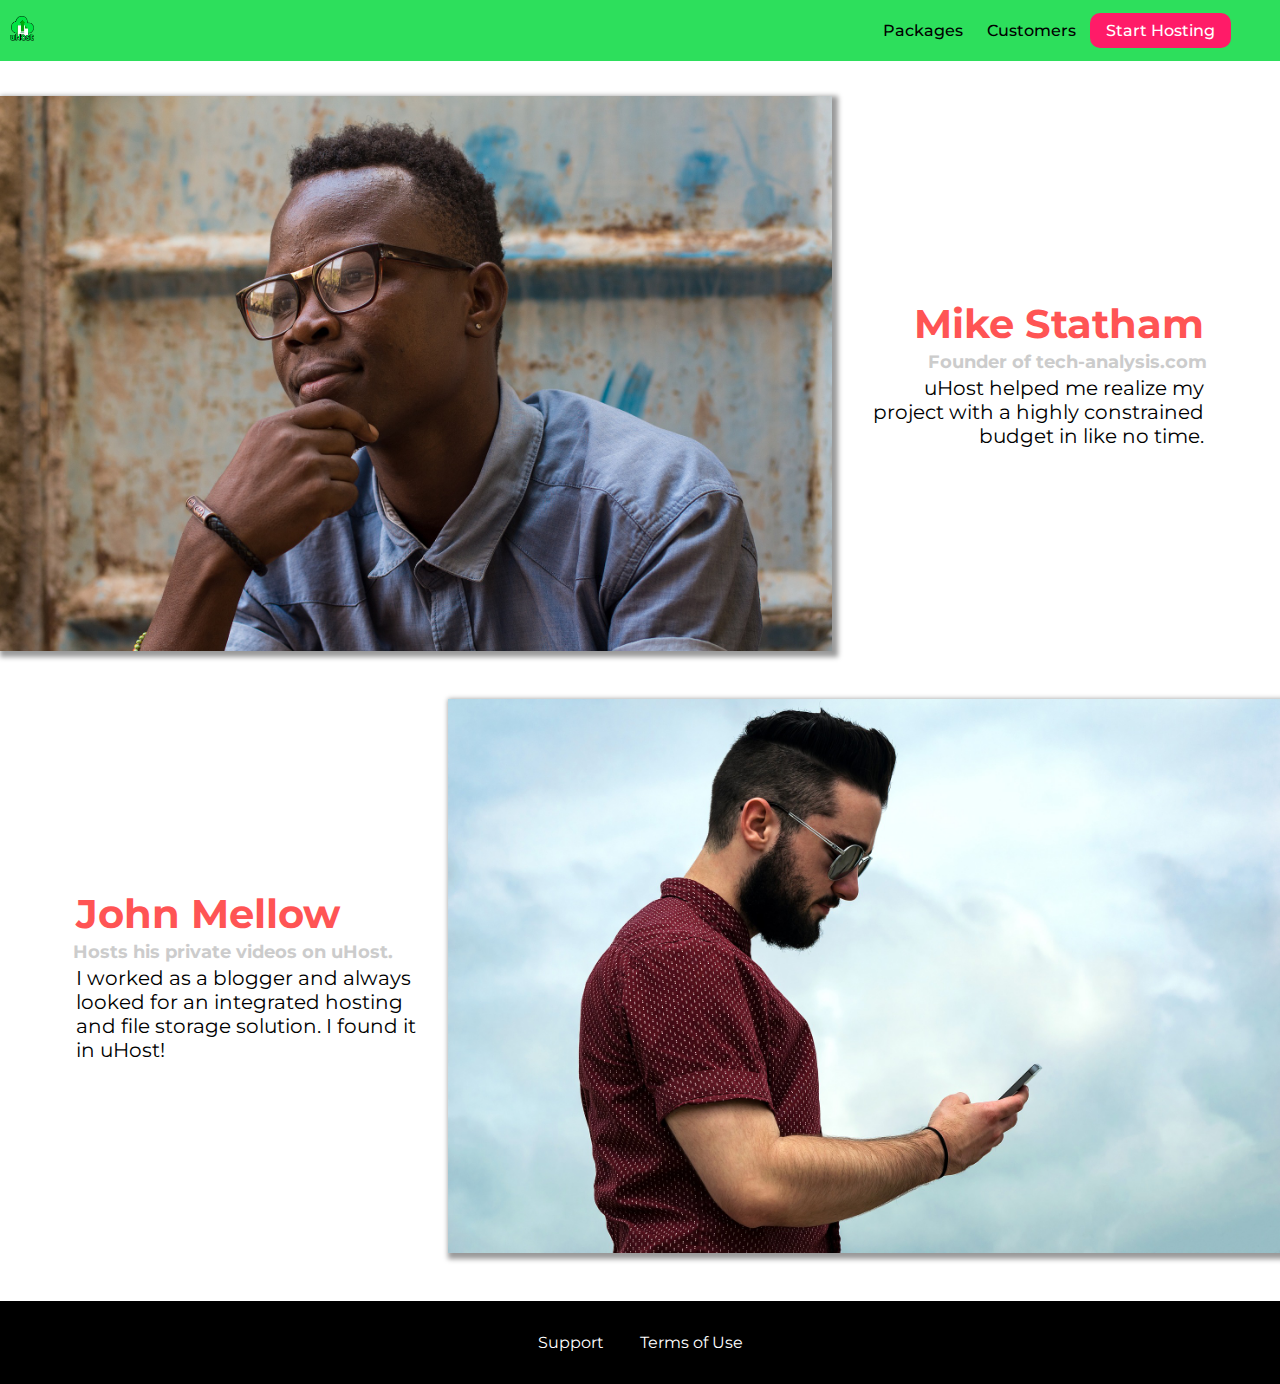
==== customers/index.html @ d515291d "adding project" ====
<!DOCTYPE html>
<html lang="en">

<head>
    <meta charset="UTF-8">
    <meta name="viewport" content="width=device-width, initial-scale=1.0">
    <meta http-equiv="X-UA-Compatible" content="ie=edge">
    <title>uHost</title>
    <link rel="shortcut icon" href="../favicon.png">
    <link href="https://fonts.googleapis.com/css?family=Anton|Montserrat:400,700" rel="stylesheet">
    <link rel="stylesheet" href="../common.css">
    <link rel="stylesheet" href="customers.css">
</head>

<body>
    <header class='main-header'>
        <div>
            <a class='main-header__brand' href='../index.html'>
                <img src='../images/uhost-icon.png' alt='uHost' />
            </a>
        </div>
        <nav class='main-nav'>
            <ul class='main-nav__items'>
                <li class='main-nav__item'><a href='../packages/index.html'>Packages</a></li>
                <li class='main-nav__item'><a href='index.html'>Customers</a></li>
                <li class='main-nav__item main-nav__item--cta'><a href='../start-hosting/index.html'>Start Hosting</a></li>
            </ul>
        </nav>
    </header>
    <main>
        <div>
            <div class="testimonial" id="customer-1">
                <div class="testimonial__image-container">
                    <img src="../images/customer-1.jpg" alt="Mike Statham - Customer" class="testimonial__image">
                </div>
                <div class="testimonial__info">
                    <h1 class="testimonial__name">Mike Statham</h1>
                    <h2 class="testimonial__subtitle">Founder of
                        <a href="tech-analysis.com">tech-analysis.com</a>
                    </h2>
                    <p class="testimonial__text">uHost helped me realize my project with a highly constrained budget in like no time.</p>
                </div>
            </div>
            <div class="testimonial" id="customer-2">
                <div class="testimonial__info">
                    <h1 class="testimonial__name">John Mellow</h1>
                    <h2 class="testimonial__subtitle">Hosts his private videos on uHost.
                    </h2>
                    <p class="testimonial__text">I worked as a blogger and always looked for an integrated hosting and file storage solution. I found
                        it in uHost!
                    </p>
                </div>
                <div class="testimonial__image-container">
                    <img src="../images/customer-2.jpg" alt="John Mellow - Customer" class="testimonial__image">
                </div>
            </div>
        </div>
    </main>
    <footer class='main-footer'>
        <nav>
            <ul class='main-footer-links'>
                <li class='main-footer-link'>
                    <a href="#">Support</a>
                </li>
                <li class='main-footer-link'>
                    <a href="#">Terms of Use</a>
                </li>
            </ul>
        </nav>
    </footer>
</body>

</html>
---- common.css ----
* {
    box-sizing: border-box;
}

body {
    font-family: 'Montserrat', sans-serif;
    margin: 0px;
}

.main-header {
    position: fixed;
    top: 0;
    left: 0;
    width: 100%;
    background: #2ddf5c;
    padding: 16px 10px;
    z-index: 1;
}

.main-header > div {
    display: inline-block;
    vertical-align: middle;
}

.main-header__brand {
    color: black;
    font-size: 20px;
    font-weight: bold;
    text-decoration: none;
    height: 25px;
    display: inline-block;  /* for 'height:100%' to have effect on image*/
}

.main-header__brand > img {
    height: 100%
}

.main-nav {
    display: inline-block;
    text-align: right;
    width: calc(100% - 67px);
    vertical-align: middle;
}

.main-nav__items {
    margin: 0;
    padding: 0;
    list-style: none;
}

.main-nav__item {
    display: inline-block;
}

.main-nav__item > a {
    text-decoration: none;
    color: black;
    padding: 3px 10px;
    font-weight: 500;
}

.main-nav__item a:hover,
.main-nav__item a:active {
    color:white;
    border-bottom: 2px solid white;
}

.main-nav__item--cta > a {
    color: white;
    background-color: #ff1b68;
    border-radius: 10px;
    padding: 8px 16px;
}

.main-nav__item--cta > a:hover,
.main-nav__item--cta> a:active{
    color: #ff1b68;
    background: white;
    border:none;
}

.button {
    color: white;
    background-color: #13742d;
    padding: 8px;
    border-radius: 5px;
    border: 1px solid #13742d;
    font: inherit;
    cursor: pointer;
}

.button:hover,
.button:active {
    background-color: white;
    color: #13742d;
}

.button:focus {
    outline: none;
}

.main-footer {
    background-color: black;
    padding: 32px;
    margin-top: 48px;
}

.main-footer-links {
    list-style: none;
    text-align: center;
    margin: 0;
    padding: 0;
}

.main-footer-link {
    display: inline-block;
    margin: 0 16px;
}

.main-footer-link a {
    text-decoration: none;
    color: white;
}

.main-footer-link a:hover,
.main-footer-link a:active {
    color: #ccc;
}
---- customers/customers.css ----
.testimonial {
    font-size: 20px;
    margin: 48px 0;
  }
  
  .testimonial__list {
    width: 80%;
    margin: auto;
  }
  
  .testimonial:first-of-type {
    margin-top: 96px;
  }
  
  .testimonial__image-container {
    width: 65%;
    display: inline-block;
    vertical-align: middle;
    box-shadow: 3px 3px 5px 3px rgba(0,0,0,0.4);
  }

  .testimonial__image {
    width: 100%;
    vertical-align: bottom; /* to remove whitespace at bottom when box-shadow is added  */
    /* display: block; //this can also be used to remove whitespace at bottom when box-shadow is added  */
  }

  .testimonial__info {
    text-align: right;
    padding: 14px;
    display: inline-block;
    width: 30%;
    vertical-align: middle;
  }
  
  #customer-2.testimonial {
    text-align: right;
  }
  
  #customer-2 .testimonial__info {
    text-align: left;
  }
  
  .testimonial__name {
    margin: 3px;
    color: #ff5454;
  }
  
  .testimonial__subtitle {
    margin: 0;
    font-size: 18px;
    color: #ccc;
  }
  
  .testimonial__subtitle a {
    color: inherit;
    text-decoration: none;
  }
  
  .testimonial__subtitle a:hover,
  .testimonial__subtitle a:active {
    color: #7a7a7a;
  }
  
  .testimonial__text {
    margin: 3px;
  }
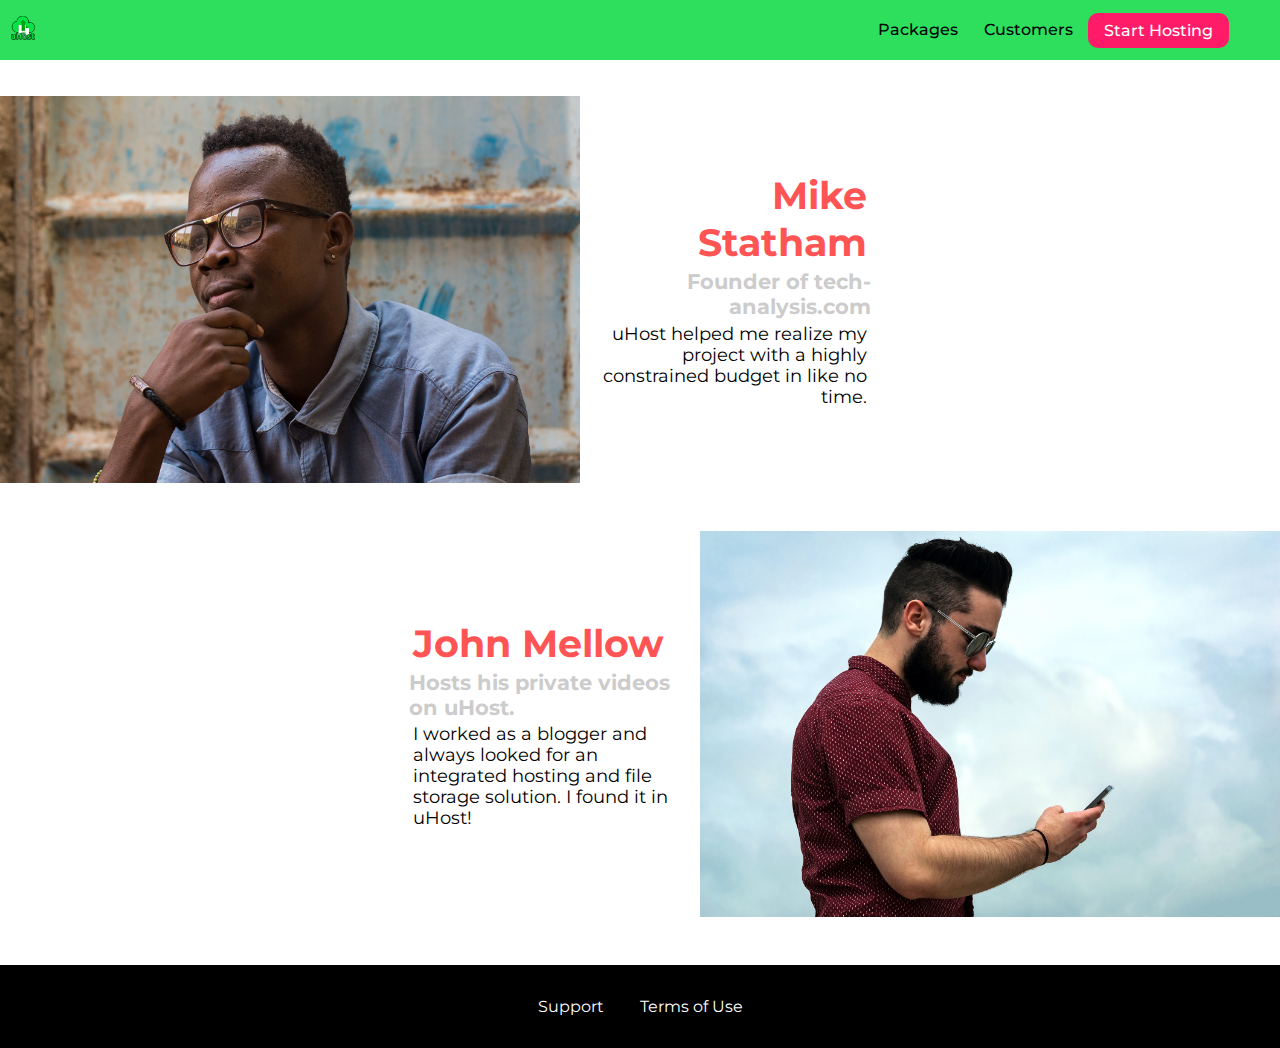
==== commit d3597126: "js for modal added" ====
--- a/customers/index.html
+++ b/customers/index.html
@@ -8,11 +8,12 @@
     <title>uHost</title>
     <link rel="shortcut icon" href="../favicon.png">
     <link href="https://fonts.googleapis.com/css?family=Anton|Montserrat:400,700" rel="stylesheet">
-    <link rel="stylesheet" href="../common.css">
+    <link rel="stylesheet" href="../shared.css">
     <link rel="stylesheet" href="customers.css">
 </head>
 
 <body>
+    <div class='backdrop'></div>
     <header class='main-header'>
         <div>
             <a class='main-header__brand' href='../index.html'>
--- a/shared.css
+++ b/shared.css
@@ -0,0 +1,139 @@
+* {
+    box-sizing: border-box;
+}
+
+body {
+    font-family: 'Montserrat', sans-serif;
+    margin: 0px;
+}
+
+.backdrop {
+    position: fixed;
+    display: none; 
+    z-index: 100;
+    width: 100vw;
+    height: 100vh;
+    top: 0;
+    left: 0;
+    background: rgba(0, 0, 0, 0.4);
+}
+
+.main-header {
+    position: fixed;
+    top: 0;
+    left: 0;
+    width: 100%;
+    background: #2ddf5c;
+    padding: 1rem 0.7rem;
+    z-index: 1;
+}
+
+.main-header > div {
+    display: inline-block;
+    vertical-align: middle;
+}
+
+.main-header__brand {
+    color: black;
+    font-size: 1.3rem;
+    font-weight: bold;
+    text-decoration: none;
+    height: 1.5rem;
+    display: inline-block;  /* for 'height:100%' to have effect on image*/
+}
+
+.main-header__brand > img {
+    height: 100%
+}
+
+.main-nav {
+    display: inline-block;
+    text-align: right;
+    width: calc(100% - 67px);
+    vertical-align: middle;
+}
+
+.main-nav__items {
+    margin: 0;
+    padding: 0;
+    list-style: none;
+}
+
+.main-nav__item {
+    display: inline-block;
+}
+
+.main-nav__item > a {
+    text-decoration: none;
+    color: black;
+    padding: 0.2rem 0.7rem;
+    font-weight: 500;
+}
+
+.main-nav__item a:hover,
+.main-nav__item a:active {
+    color:white;
+    border-bottom: 2px solid white;
+}
+
+.main-nav__item--cta > a {
+    color: white;
+    background-color: #ff1b68;
+    border-radius: 10px;
+    padding: 0.5rem 1rem;
+}
+
+.main-nav__item--cta > a:hover,
+.main-nav__item--cta> a:active{
+    color: #ff1b68;
+    background: white;
+    border:none;
+}
+
+.button {
+    color: white;
+    background-color: #13742d;
+    padding: 0.5rem;
+    border-radius: 5px;
+    border: 1px solid #13742d;
+    font: inherit;
+    cursor: pointer;
+}
+
+.button:hover,
+.button:active {
+    background-color: white;
+    color: #13742d;
+}
+
+.button:focus {
+    outline: none;
+}
+
+.main-footer {
+    background-color: black;
+    padding: 2rem;
+    margin-top: 3rem;
+}
+
+.main-footer-links {
+    list-style: none;
+    text-align: center;
+    margin: 0;
+    padding: 0;
+}
+
+.main-footer-link {
+    display: inline-block;
+    margin: 0 1rem;
+}
+
+.main-footer-link a {
+    text-decoration: none;
+    color: white;
+}
+
+.main-footer-link a:hover,
+.main-footer-link a:active {
+    color: #ccc;
+}--- a/customers/customers.css
+++ b/customers/customers.css
@@ -1,6 +1,6 @@
 .testimonial {
-    font-size: 20px;
-    margin: 48px 0;
+    font-size: 1.2rem;  /* 1.2*16 ..16px is root-element size */
+    margin: 3rem 0;
   }
   
   .testimonial__list {
@@ -9,13 +9,16 @@
   }
   
   .testimonial:first-of-type {
-    margin-top: 96px;
+    margin-top: 6rem;
   }
   
   .testimonial__image-container {
     width: 65%;
-    display: inline-block;
-    vertical-align: middle;
+    max-width: 580px;
+    display: inline-block; 
+    vertical-align: middle;  
+  }
+  .testimonial__image-container:hover {
     box-shadow: 3px 3px 5px 3px rgba(0,0,0,0.4);
   }
 
@@ -27,9 +30,10 @@
 
   .testimonial__info {
     text-align: right;
-    padding: 14px;
+    padding: 0.9rem;
     display: inline-block;
     width: 30%;
+    max-width:  300px;
     vertical-align: middle;
   }
   
@@ -42,13 +46,14 @@
   }
   
   .testimonial__name {
-    margin: 3px;
+    margin: 0.2rem;
     color: #ff5454;
+    font-size: 2em;   /* 2 times of 1.2rem..(ie 2*(1.2*16)=38.4px) 1.2rem is inherited from 'testimonial' class */
   }
   
   .testimonial__subtitle {
     margin: 0;
-    font-size: 18px;
+    font-size: 1.3rem; /* 1.3*16 ..16px is root-element size */
     color: #ccc;
   }
   
@@ -63,7 +68,8 @@
   }
   
   .testimonial__text {
-    margin: 3px;
+    margin: 0.2rem;
+    font-size: 1.1rem;
   }
   
   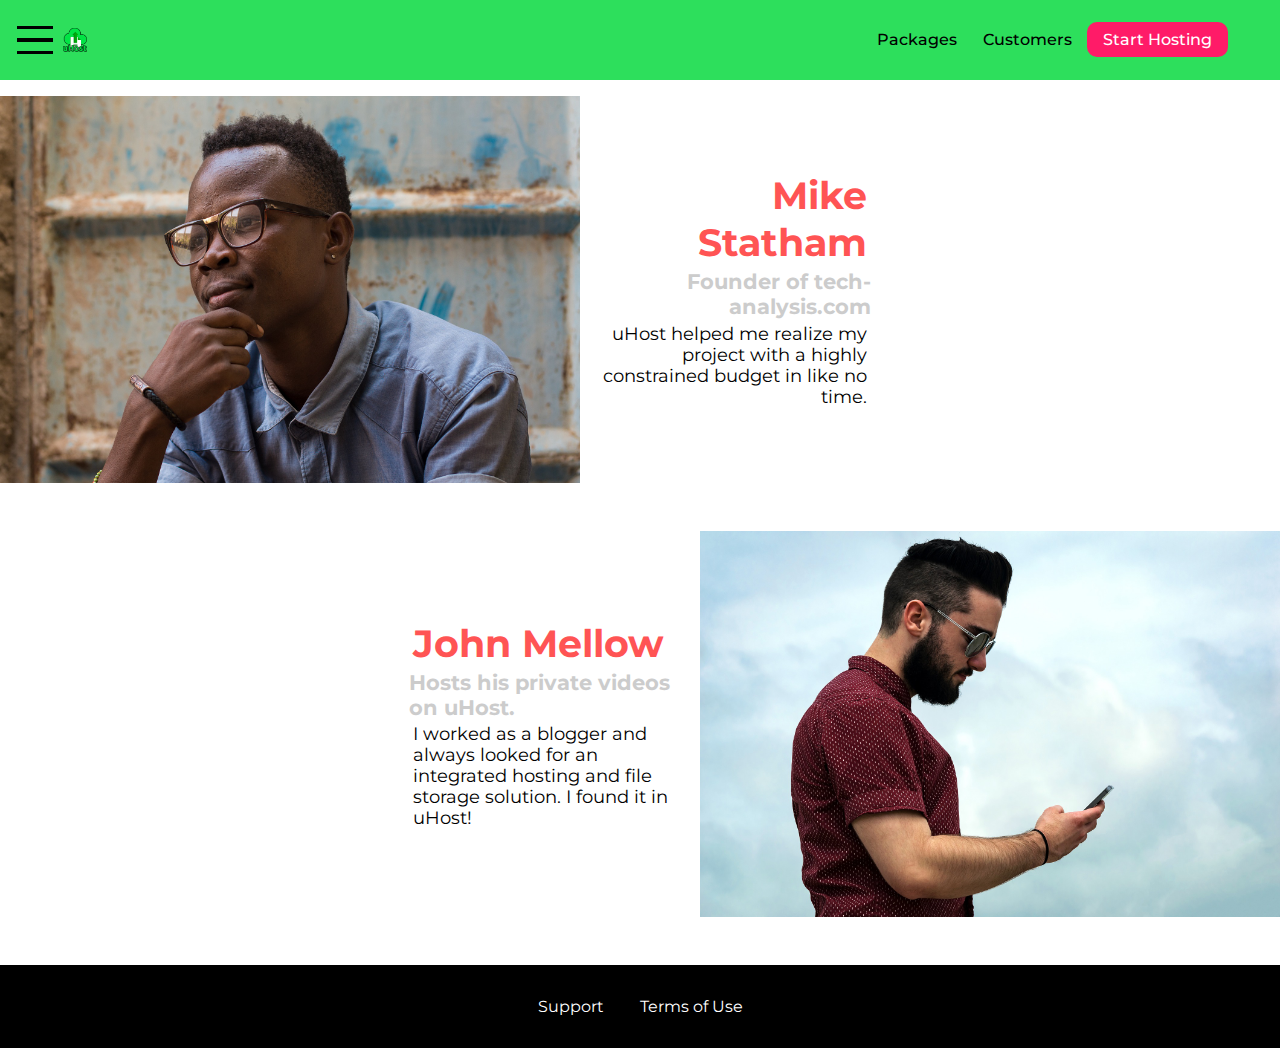
==== commit 12a549c0: "added navbar to customers page" ====
--- a/customers/index.html
+++ b/customers/index.html
@@ -16,6 +16,11 @@
     <div class='backdrop'></div>
     <header class='main-header'>
         <div>
+            <button class="toggle-button">
+                <span class="toggle-button__bar"></span>
+                <span class="toggle-button__bar"></span>
+                <span class="toggle-button__bar"></span>
+            </button>
             <a class='main-header__brand' href='../index.html'>
                 <img src='../images/uhost-icon.png' alt='uHost' />
             </a>
@@ -28,6 +33,19 @@
             </ul>
         </nav>
     </header>
+    <nav class="mobile-nav">
+        <ul class="mobile-nav__items">
+            <li class="mobile-nav__item">
+                <a href="../packages/index.html">Packages</a>
+            </li>
+            <li class="mobile-nav__item">
+                <a href="index.html">Customers</a>
+            </li>
+            <li class="mobile-nav__item mobile-nav__item--cta">
+                <a href="../start-hosting/index.html">Start Hosting</a>
+            </li>
+        </ul>
+    </nav>
     <main>
         <div>
             <div class="testimonial" id="customer-1">
@@ -69,6 +87,7 @@
             </ul>
         </nav>
     </footer>
+    <script src='../shared.js'></script>
 </body>
 
 </html>--- a/shared.css
+++ b/shared.css
@@ -18,6 +18,29 @@
     background: rgba(0, 0, 0, 0.4);
 }
 
+.toggle-button {
+    width: 3rem;
+    background: transparent;
+    border: none;
+    cursor: pointer;
+    padding-top: 0;
+    padding-bottom: 0;
+    vertical-align: middle;
+  }
+  
+  .toggle-button:focus {
+    outline: none;
+  }
+  
+  .toggle-button__bar {
+    width: 100%;
+    height: 0.2rem;
+    background: black;
+    display: block;
+    margin: 0.6rem 0;
+  }
+  
+
 .main-header {
     position: fixed;
     top: 0;
@@ -40,16 +63,45 @@
     text-decoration: none;
     height: 1.5rem;
     display: inline-block;  /* for 'height:100%' to have effect on image*/
+    vertical-align: middle;
 }
 
 .main-header__brand > img {
     height: 100%
 }
 
+.mobile-nav {
+    display: none;
+    position: fixed;
+    z-index: 101;
+    top: 0;
+    left: 0;
+    background: white;
+    width: 80%;
+    height: 100vh;
+  }
+  
+  .mobile-nav__items {
+    width: 90%;
+    height: 100%;
+    list-style: none;
+    margin: 10% auto;
+    padding: 0;
+    text-align: center;
+  }
+  
+  .mobile-nav__item {
+    margin: 1rem 0;
+  }
+  
+  .mobile-nav__item a {
+    font-size: 1.5rem;
+  }
+
 .main-nav {
     display: inline-block;
     text-align: right;
-    width: calc(100% - 67px);
+    width: calc(100% - 120px);
     vertical-align: middle;
 }
 
@@ -63,20 +115,24 @@
     display: inline-block;
 }
 
-.main-nav__item > a {
+.main-nav__item > a,
+.mobile-nav__item > a {
     text-decoration: none;
     color: black;
     padding: 0.2rem 0.7rem;
     font-weight: 500;
 }
 
-.main-nav__item a:hover,
-.main-nav__item a:active {
+.main-nav__item > a:hover,
+.main-nav__item > a:active,
+.mobile-nav__item > a:hover,
+.mobile-nav__item > a:active{
     color:white;
     border-bottom: 2px solid white;
 }
 
-.main-nav__item--cta > a {
+.main-nav__item--cta > a,
+.mobile-nav__item--cta > a {
     color: white;
     background-color: #ff1b68;
     border-radius: 10px;
@@ -84,7 +140,9 @@
 }
 
 .main-nav__item--cta > a:hover,
-.main-nav__item--cta> a:active{
+.main-nav__item--cta > a:active,
+.mobile-nav__item--cta > a:hover,
+.mobile-nav__item--cta > a:active{
     color: #ff1b68;
     background: white;
     border:none;
@@ -136,4 +194,8 @@
 .main-footer-link a:hover,
 .main-footer-link a:active {
     color: #ccc;
-}+}
+
+.open {
+    display: block !important;
+}
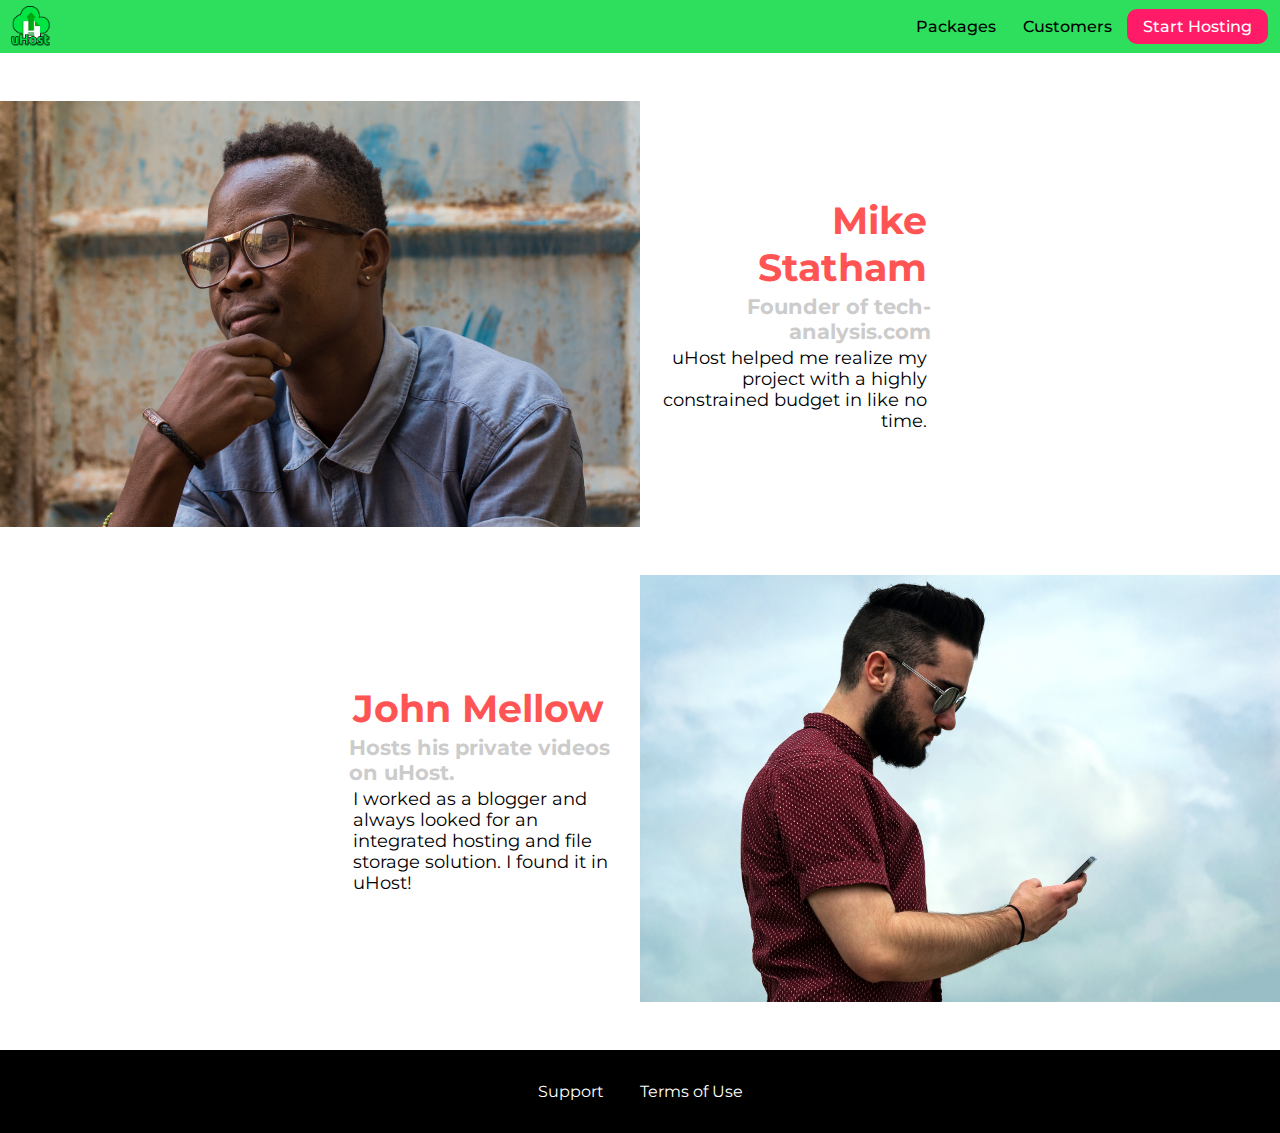
==== commit 47be4fbf: "removed standard font import" ====
--- a/customers/index.html
+++ b/customers/index.html
@@ -7,7 +7,6 @@
     <meta http-equiv="X-UA-Compatible" content="ie=edge">
     <title>uHost</title>
     <link rel="shortcut icon" href="../favicon.png">
-    <link href="https://fonts.googleapis.com/css?family=Anton|Montserrat:400,700" rel="stylesheet">
     <link rel="stylesheet" href="../shared.css">
     <link rel="stylesheet" href="customers.css">
 </head>
--- a/shared.css
+++ b/shared.css
@@ -1,3 +1,5 @@
+@import url('https://fonts.googleapis.com/css2?family=Roboto|Anton|Montserrat:400,700&display=swap');
+
 * {
     box-sizing: border-box;
 }
@@ -5,6 +7,11 @@
 body {
     font-family: 'Montserrat', sans-serif;
     margin: 0px;
+}
+
+main {
+    min-height: calc(100vh - 3.3rem - 8rem); /*3rem for header and 8rem for footer (including footer margin-top)*/
+    margin-top: 3.3rem;
 }
 
 .backdrop {
@@ -17,7 +24,7 @@
     left: 0;
     background: rgba(0, 0, 0, 0.4);
 }
-
+ 
 .toggle-button {
     width: 3rem;
     background: transparent;
@@ -37,7 +44,7 @@
     height: 0.2rem;
     background: black;
     display: block;
-    margin: 0.6rem 0;
+    margin: 0.4rem 0;
   }
   
 
@@ -47,8 +54,8 @@
     left: 0;
     width: 100%;
     background: #2ddf5c;
-    padding: 1rem 0.7rem;
     z-index: 1;
+    padding: 0.4rem 0.7rem;
 }
 
 .main-header > div {
@@ -58,16 +65,15 @@
 
 .main-header__brand {
     color: black;
-    font-size: 1.3rem;
     font-weight: bold;
     text-decoration: none;
-    height: 1.5rem;
+    height: 2.5rem;
     display: inline-block;  /* for 'height:100%' to have effect on image*/
     vertical-align: middle;
 }
 
 .main-header__brand > img {
-    height: 100%
+    height: 100%;
 }
 
 .mobile-nav {
@@ -99,10 +105,10 @@
   }
 
 .main-nav {
-    display: inline-block;
+    display: none;
     text-align: right;
-    width: calc(100% - 120px);
-    vertical-align: middle;
+    vertical-align: middle;
+    width: calc(100% - 44px);
 }
 
 .main-nav__items {
@@ -168,10 +174,18 @@
     outline: none;
 }
 
+.button[disabled] {
+    border: rgb(129, 129, 129);
+    background-color: #ccc;
+    color: rgb(129, 129, 129);
+    cursor: not-allowed;
+}
+
 .main-footer {
     background-color: black;
     padding: 2rem;
     margin-top: 3rem;
+    width: 100%;
 }
 
 .main-footer-links {
@@ -182,8 +196,7 @@
 }
 
 .main-footer-link {
-    display: inline-block;
-    margin: 0 1rem;
+    margin: 1rem 0;
 }
 
 .main-footer-link a {
@@ -197,5 +210,18 @@
 }
 
 .open {
-    display: block !important;
-}
+    display: block !important; 
+}
+
+@media (min-width:40rem){
+    .toggle-button{
+      display: none;
+    }
+    .main-nav {
+        display: inline-block;
+    }
+    .main-footer-link{
+        display: inline-block;
+        margin: 0 1rem;
+    }
+}--- a/customers/customers.css
+++ b/customers/customers.css
@@ -1,27 +1,20 @@
-.testimonial {
-    font-size: 1.2rem;  /* 1.2*16 ..16px is root-element size */
-    margin: 3rem 0;
+
+  .testimonial {
+    font-size: 1.2rem;  /* 1.2*16 ..16px is root-element size(rem) */
   }
-  
-  .testimonial__list {
-    width: 80%;
-    margin: auto;
-  }
-  
+
   .testimonial:first-of-type {
-    margin-top: 6rem;
+    padding-top: 3rem;
   }
   
   .testimonial__image-container {
-    width: 65%;
-    max-width: 580px;
-    display: inline-block; 
-    vertical-align: middle;  
+    width: 100%;
+    max-width: 40rem;
   }
   .testimonial__image-container:hover {
     box-shadow: 3px 3px 5px 3px rgba(0,0,0,0.4);
   }
-
+  
   .testimonial__image {
     width: 100%;
     vertical-align: bottom; /* to remove whitespace at bottom when box-shadow is added  */
@@ -29,12 +22,7 @@
   }
 
   .testimonial__info {
-    text-align: right;
     padding: 0.9rem;
-    display: inline-block;
-    width: 30%;
-    max-width:  300px;
-    vertical-align: middle;
   }
   
   #customer-2.testimonial {
@@ -72,4 +60,28 @@
     font-size: 1.1rem;
   }
   
-  +  @media (min-width: 40rem) {
+    .testimonial {
+      max-width: 1500px;
+      margin: 3rem auto;
+    }
+
+    .testimonial__image-container {
+      width: 66%;
+      display: inline-block;
+      vertical-align: middle;  
+    }
+
+    .testimonial__info {
+      text-align: right;
+      display: inline-block;
+      width: 30%;
+      max-width:  300px;
+      vertical-align: middle;
+    }
+
+    .testimonial__list {
+      width: 80%;
+      margin: auto;
+    }
+  }